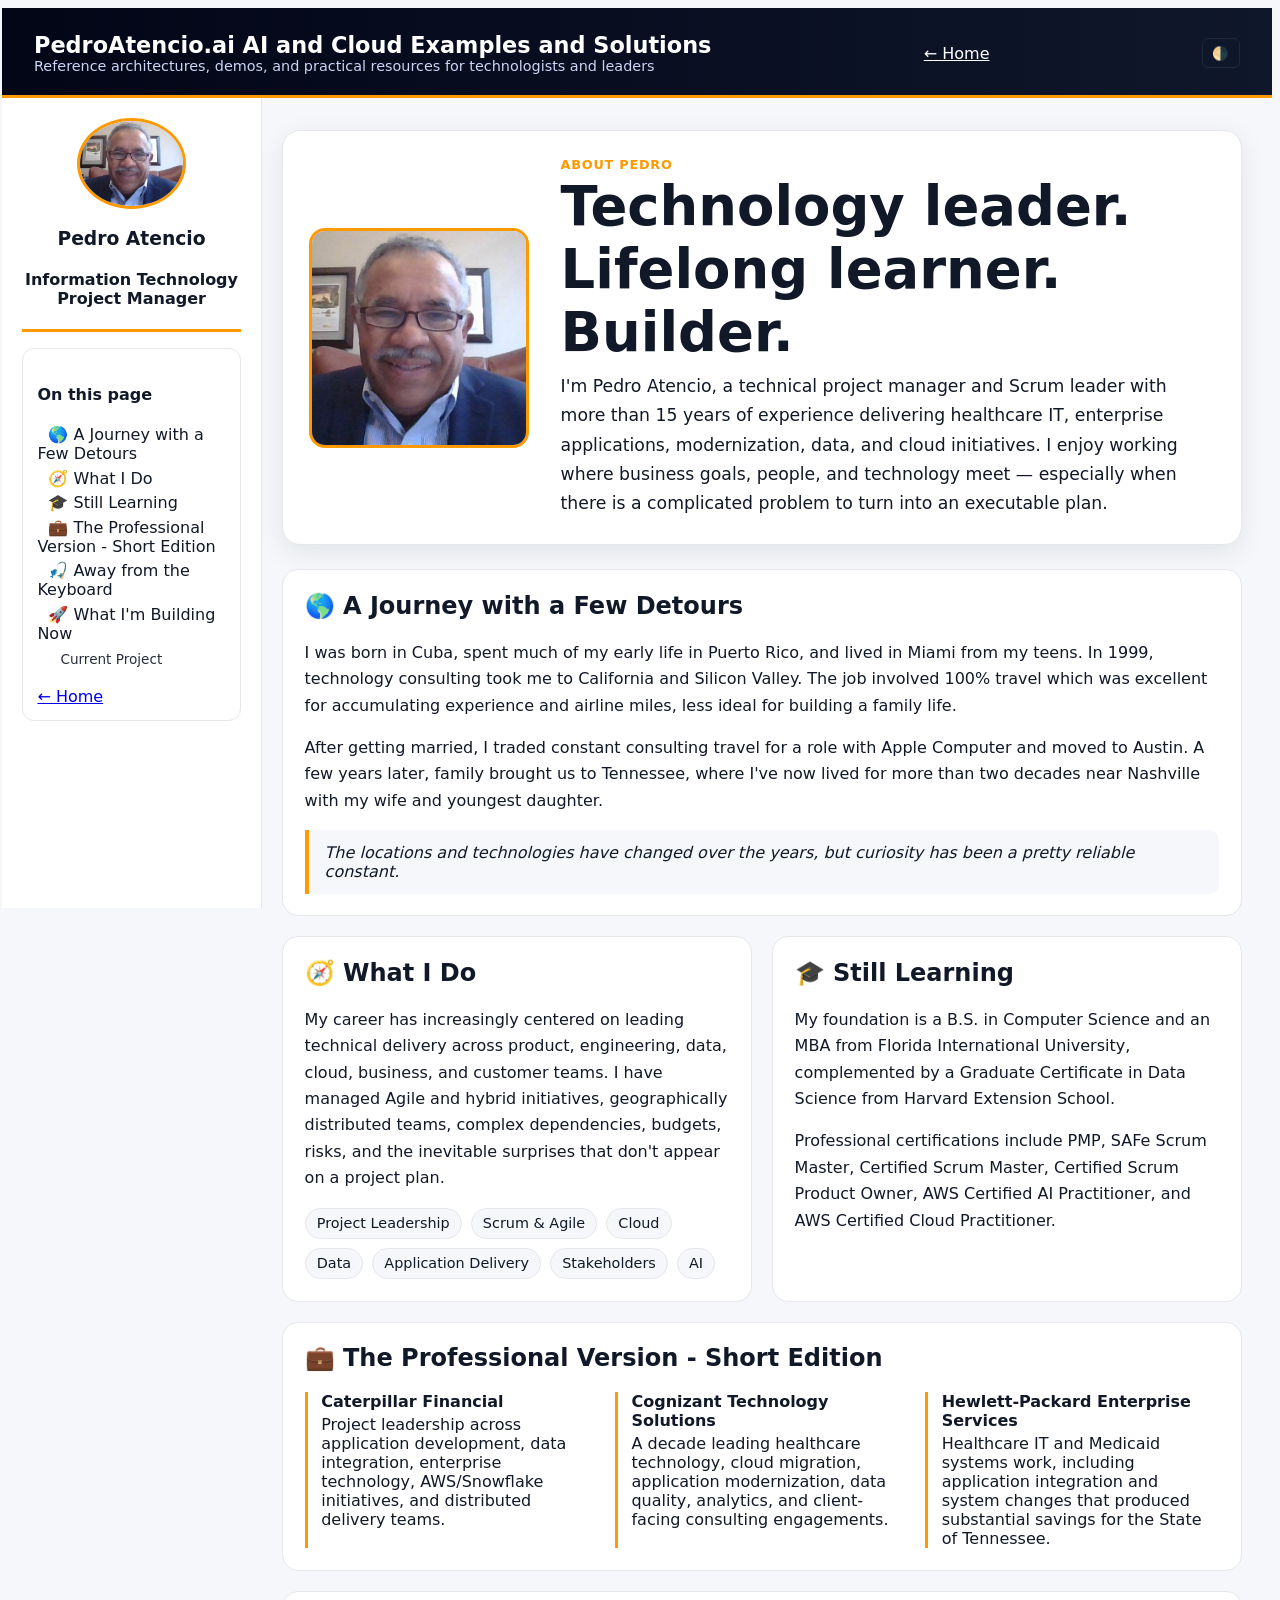
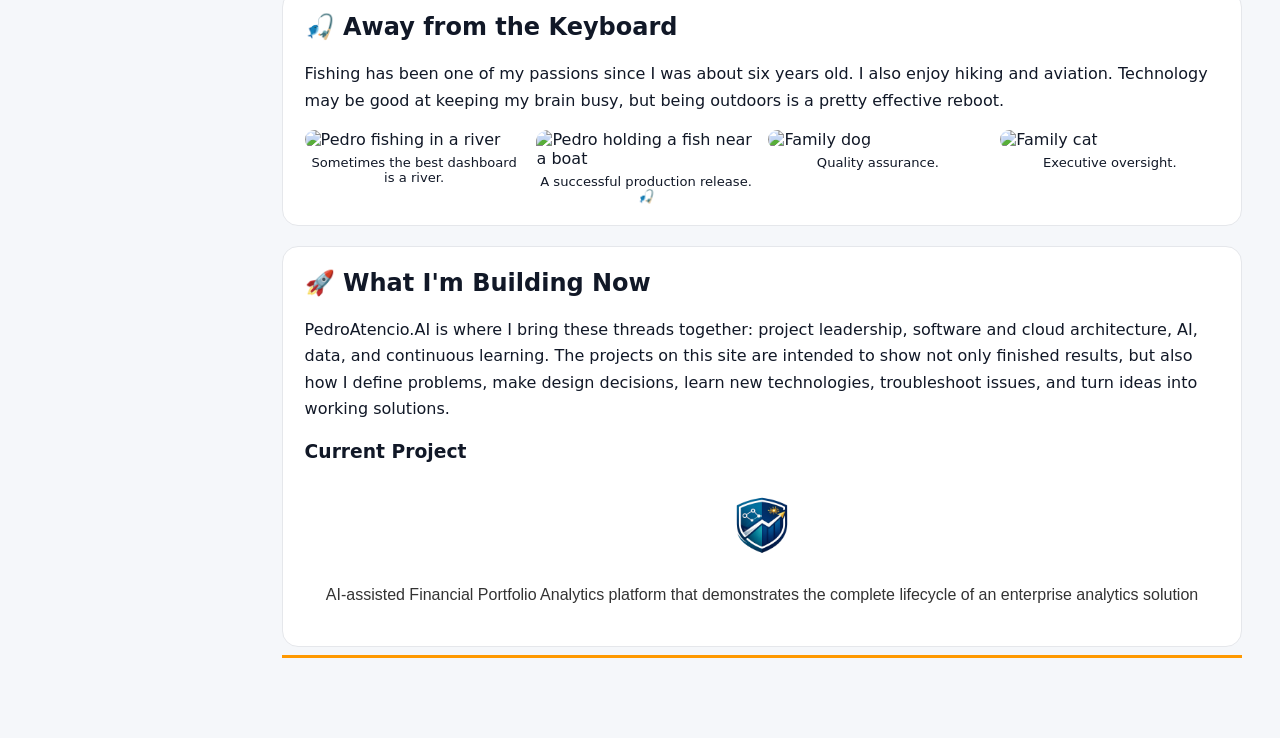
==== bio/bio.html @ a4c12444 "Initial PedroAtencio.AI website baseline" ====
<!doctype html>
<html lang="en">
  <head>
    <meta charset="UTF-8" />
    <title>About Pedro | PedroAtencio.AI</title>
    <meta name="viewport" content="width=device-width, initial-scale=1.0" />
    <link rel="stylesheet" href="../css/styles.css" />
    <script>
      const theme = localStorage.getItem("theme");
      if (theme) document.documentElement.setAttribute("data-theme", theme);
    </script>
    <style>
      .bio-page {
        max-width: 1100px;
        margin: 0 auto;
        padding: 2rem 1.25rem 4rem;
      }
      .bio-hero {
        display: grid;
        grid-template-columns: 220px 1fr;
        gap: 2rem;
        align-items: center;
        background: var(--panel-bg);
        border: 1px solid var(--border-color);
        border-radius: 18px;
        padding: 1.6rem;
        box-shadow: 0 8px 28px rgba(15, 23, 42, 0.08);
      }
      .bio-hero img {
        width: 100%;
        aspect-ratio: 1/1;
        object-fit: cover;
        border-radius: 16px;
        border: 3px solid var(--accent);
      }
      .eyebrow {
        font-weight: 700;
        color: var(--accent);
        letter-spacing: 0.06em;
        text-transform: uppercase;
        font-size: 0.8rem;
      }
      .bio-hero h1 {
        font-size: clamp(2rem, 5vw, 3.4rem);
        margin: 0.2rem 0 0.5rem;
      }
      .bio-hero .lead {
        font-size: 1.08rem;
        line-height: 1.7;
        margin: 0;
      }
      .bio-grid {
        display: grid;
        grid-template-columns: repeat(2, minmax(0, 1fr));
        gap: 1.25rem;
        margin-top: 1.5rem;
      }
      .bio-card {
        background: var(--panel-bg);
        border: 1px solid var(--border-color);
        border-radius: 16px;
        padding: 1.35rem;
      }
      .bio-card h2 {
        margin-top: 0;
      }
      .bio-card p,
      .bio-card li {
        line-height: 1.65;
      }
      .journey {
        grid-column: 1/-1;
      }
      .timeline {
        display: grid;
        grid-template-columns: repeat(3, 1fr);
        gap: 1rem;
      }
      .timeline div {
        border-left: 3px solid var(--accent);
        padding-left: 0.85rem;
      }
      .timeline strong {
        display: block;
        margin-bottom: 0.25rem;
      }
      .skill-tags {
        display: flex;
        flex-wrap: wrap;
        gap: 0.55rem;
      }
      .skill-tags span {
        border: 1px solid var(--border-color);
        background: var(--bg-color);
        padding: 0.42rem 0.7rem;
        border-radius: 999px;
        font-size: 0.9rem;
      }
      .photo-strip {
        display: grid;
        grid-template-columns: repeat(4, 1fr);
        gap: 0.8rem;
        margin-top: 1rem;
      }
      .photo-strip figure {
        margin: 0;
      }
      .photo-strip img {
        width: 100%;
        height: 190px;
        object-fit: cover;
        border-radius: 12px;
      }
      .photo-strip figcaption {
        font-size: 0.82rem;
        text-align: center;
        margin-top: 0.35rem;
      }
      .quote {
        border-left: 4px solid var(--accent);
        padding: 0.8rem 1rem;
        background: var(--bg-color);
        border-radius: 0 10px 10px 0;
        font-style: italic;
      }
      .back-link {
        display: inline-block;
        margin: 1.2rem 0;
        color: inherit;
        font-weight: 650;
        text-decoration: none;
      }
      .back-link:hover {
        color: var(--accent);
      }
      @media (max-width: 760px) {
        .bio-hero {
          grid-template-columns: 1fr;
          text-align: center;
        }
        .bio-hero img {
          max-width: 220px;
          margin: auto;
        }
        .bio-grid {
          grid-template-columns: 1fr;
        }
        .journey {
          grid-column: auto;
        }
        .timeline {
          grid-template-columns: 1fr;
        }
        .photo-strip {
          grid-template-columns: repeat(2, 1fr);
        }
        .top-banner {
          padding: 0 1rem;
        }
        .banner-text p {
          display: none;
        }
      }
      @media (max-width: 430px) {
        .photo-strip {
          grid-template-columns: 1fr;
        }
        .photo-strip img {
          height: auto;
        }
      }
    </style>
  </head>
  <body>
    <!-- Top Banner -->
    <header class="top-banner">
      <div class="banner-text">
        <h1>PedroAtencio.ai AI and Cloud Examples and Solutions</h1>
        <p>
          Reference architectures, demos, and practical resources for
          technologists and leaders
        </p>
      </div>
      <a href="../index.html" style="color: white">← Home</a>
      <button id="theme-toggle" title="Toggle theme">🌗</button>
    </header>

    <div class="layout">
      <!-- Left Sidebar -->
      <aside class="sidebar left-sidebar">
        <img
          src="../images/profile.jpg"
          alt="Pedro Atencio photo"
          class="profile-photo"
        />
        <h3 style="text-align: center">Pedro Atencio</h3>
        <h4 style="text-align: center">
          Information Technology<br />Project Manager
        </h4>

        <hr class="styled-line" />

        <nav class="toc">
          <h4>On this page</h4>
          <ul id="toc-left" class="toc-list"></ul>
          <br />
          <a href="../index.html">← Home</a>
        </nav>
      </aside>
      <!-- Main Content -->
      <main class="bio-page">
        <section class="bio-hero">
          <img src="images/pedro-professional.jpg" alt="Pedro Atencio" />
          <div>
            <div class="eyebrow">About Pedro</div>
            <h1>Technology leader. Lifelong learner. Builder.</h1>
            <p class="lead">
              I'm Pedro Atencio, a technical project manager and Scrum leader
              with more than 15 years of experience delivering healthcare IT,
              enterprise applications, modernization, data, and cloud
              initiatives. I enjoy working where business goals, people, and
              technology meet — especially when there is a complicated problem
              to turn into an executable plan.
            </p>
          </div>
        </section>

        <div class="bio-grid">
          <section class="bio-card journey">
            <h2>🌎 A Journey with a Few Detours</h2>
            <p>
              I was born in Cuba, spent much of my early life in Puerto Rico,
              and lived in Miami from my teens. In 1999, technology consulting
              took me to California and Silicon Valley. The job involved 100%
              travel which was excellent for accumulating experience and airline
              miles, less ideal for building a family life.
            </p>
            <p>
              After getting married, I traded constant consulting travel for a
              role with Apple Computer and moved to Austin. A few years later,
              family brought us to Tennessee, where I've now lived for more than
              two decades near Nashville with my wife and youngest daughter.
            </p>
            <div class="quote">
              The locations and technologies have changed over the years, but
              curiosity has been a pretty reliable constant.
            </div>
          </section>

          <section class="bio-card">
            <h2>🧭 What I Do</h2>
            <p>
              My career has increasingly centered on leading technical delivery
              across product, engineering, data, cloud, business, and customer
              teams. I have managed Agile and hybrid initiatives, geographically
              distributed teams, complex dependencies, budgets, risks, and the
              inevitable surprises that don't appear on a project plan.
            </p>
            <div class="skill-tags">
              <span>Project Leadership</span><span>Scrum & Agile</span
              ><span>Cloud</span><span>Data</span
              ><span>Application Delivery</span><span>Stakeholders</span
              ><span>AI</span>
            </div>
          </section>

          <section class="bio-card">
            <h2>🎓 Still Learning</h2>
            <p>
              My foundation is a B.S. in Computer Science and an MBA from
              Florida International University, complemented by a Graduate
              Certificate in Data Science from Harvard Extension School.
            </p>
            <p>
              Professional certifications include PMP, SAFe Scrum Master,
              Certified Scrum Master, Certified Scrum Product Owner, AWS
              Certified AI Practitioner, and AWS Certified Cloud Practitioner.
            </p>
          </section>

          <section class="bio-card journey">
            <h2>💼 The Professional Version - Short Edition</h2>
            <div class="timeline">
              <div>
                <strong>Caterpillar Financial</strong>Project leadership across
                application development, data integration, enterprise
                technology, AWS/Snowflake initiatives, and distributed delivery
                teams.
              </div>
              <div>
                <strong>Cognizant Technology Solutions</strong>A decade leading
                healthcare technology, cloud migration, application
                modernization, data quality, analytics, and client-facing
                consulting engagements.
              </div>
              <div>
                <strong>Hewlett-Packard Enterprise Services</strong>Healthcare
                IT and Medicaid systems work, including application integration
                and system changes that produced substantial savings for the
                State of Tennessee.
              </div>
            </div>
          </section>

          <section class="bio-card journey">
            <h2>🎣 Away from the Keyboard</h2>
            <p>
              Fishing has been one of my passions since I was about six years
              old. I also enjoy hiking and aviation. Technology may be good at
              keeping my brain busy, but being outdoors is a pretty effective
              reboot.
            </p>
            <div class="photo-strip">
              <figure>
                <img
                  src="bio/pedro-fishing-river.jpg"
                  alt="Pedro fishing in a river"
                />
                <figcaption>
                  Sometimes the best dashboard is a river.
                </figcaption>
              </figure>
              <figure>
                <img
                  src="bio/pedro-fishing-boat.jpg"
                  alt="Pedro holding a fish near a boat"
                />
                <figcaption>A successful production release. 🎣</figcaption>
              </figure>
              <figure>
                <img src="bio/pedro-dog.jpg" alt="Family dog" />
                <figcaption>Quality assurance.</figcaption>
              </figure>
              <figure>
                <img src="bio/pedro-cat.jpg" alt="Family cat" />
                <figcaption>Executive oversight.</figcaption>
              </figure>
            </div>
          </section>

          <section class="bio-card journey">
            <h2>🚀 What I'm Building Now</h2>
            <p>
              PedroAtencio.AI is where I bring these threads together: project
              leadership, software and cloud architecture, AI, data, and
              continuous learning. The projects on this site are intended to
              show not only finished results, but also how I define problems,
              make design decisions, learn new technologies, troubleshoot
              issues, and turn ideas into working solutions.
            </p>
            <h3>Current Project</h3>
            <p>
              <a
                href="../projects/financial-portfolio-copilot/fpc-project.html"
                class="centered-link"
              >
                <img
                  src="../projects/financial-portfolio-copilot/images/fpc-logo.png"
                  alt="Financial Portfolio Copilot"
                  style="max-width: 10%"
                />AI-assisted Financial Portfolio Analytics platform that
                demonstrates the complete lifecycle of an enterprise analytics
                solution
              </a>
            </p>
          </section>
        </div>
        <hr class="styled-line" />
      </main>
      <script>
        const btn = document.getElementById("theme-toggle");
        btn.addEventListener("click", () => {
          const current = document.documentElement.getAttribute("data-theme");
          const next = current === "dark" ? "light" : "dark";
          document.documentElement.setAttribute("data-theme", next);
          localStorage.setItem("theme", next);
        });
      </script>
    </div>

    <script src="../js/main.js"></script>
  </body>
</html>
---- css/styles.css ----
/* =======================
   Theme Variables
======================= */

:root {
  --bg-color: #f5f7fa;
  --text-color: #111827;
  --panel-bg: #ffffff;
  --border-color: #e5e7eb;
  --accent: #ff9900;
  --content-color: #f8f8f8; /* Standard light AWS background */
}

[data-theme="dark"] {
  --bg-color: #020617;
  --text-color: #e5e7eb;
  --panel-bg: #0f172a;
  --border-color: #1f2937;
}

/* =======================
   Base
======================= */

* {
  box-sizing: border-box;
}

body {
  /* margin: 0;*/
  font-family: system-ui, sans-serif;
  background: var(--bg-color);
  color: var(--text-color);
  overflow-x: hidden; /* prevents horizontal scroll on narrow screens */
  margin-left: 2px;
}

/* Specific style only for the page with the class "project-background" */
div.project-background {
  /*background:  var(--bg-color); */
  /* background-image: url("images/my-special-background.jpg"); */ /* Or a background image */
  /*  background-repeat: no-repeat;*/
  /* background-size: cover; */ /* Ensures the image covers the entire background */
  /* x-width: 1200px; */
  position: relative;
  margin-left: 5px;
  margin-right: 30px;
  width: 99%; /* Content takes up 100% of the width */
}

section.project-section-background {
  background: var(--bg-color);
}

/* =======================
   Top Banner (Hero)
======================= */

.top-banner {
  height: 90px; /* this makes it sticky, causes some problems with table of contents. CSS for TOC below fixes that */
  padding: 0 2rem;
  display: flex;
  align-items: center;
  justify-content: space-between;
  background: linear-gradient(90deg, #020617, #0f172a);
  color: #ffffff;
  position: sticky;
  top: 0;
  z-index: 1000;
}

.top-banner::after {
  content: "";
  position: absolute;
  bottom: 0;
  left: 0;
  width: 100%;
  height: 3px;
  background: var(--accent);
}

.banner-text h1 {
  margin: 0;
  font-size: 1.4rem;
}

.banner-text p {
  margin: 0;
  font-size: 0.9rem;
  color: #cbd5f5;
}

#theme-toggle {
  border: 1px solid #1f2937;
  background: none;
  color: #ffffff;
  border-radius: 6px;
  cursor: pointer;
  padding: 0.4rem 0.6rem;
}

/* =======================
   Layout
======================= */

.layout {
  display: grid;
  grid-template-columns: 260px 1fr 10px; /* change the right px count to 300 to enable right side bar */
  grid-template-areas: "left main right";
  min-height: calc(100vh - 90px);
}

.left-sidebar {
  grid-area: left;
}
.content {
  grid-area: main;
}
.right-sidebar {
  grid-area: right;
}

/* =======================
   Sidebars
======================= */

.sidebar {
  background: var(--panel-bg);
  padding: 1.25rem;
  border-right: 1px solid var(--border-color);
  position: sticky;
  top: 90px;
  height: calc(100vh - 90px);
  overflow-y: auto;
}

.right-sidebar {
  border-left: 1px solid var(--border-color);
  border-right: none;
  padding: 0; /* chatbot handles its own internal padding */
}

.profile-photo {
  width: 120px;
  border-radius: 50%;
  border: 3px solid var(--accent);
  margin-bottom: 0.75rem;
  max-width: 100%;
  height: auto;
  display: block;
  margin-left: auto;
  margin-right: auto;
  width: 50%; /* Optional: set a specific width, e.g., 50% or 200px */
}

/* Profile links */
.profile-links {
  display: flex;
  justify-content: center;
  margin: 0.9rem 0 1rem;
}

.bio-link {
  display: inline-flex;
  align-items: center;
  gap: 0.35rem;
  padding: 0.55rem 0.9rem;
  border: 1px solid var(--accent);
  border-radius: 999px;
  color: var(--text-color);
  text-decoration: none;
  font-weight: 700;
  line-height: 1;
  transition:
    transform 0.15s ease,
    background-color 0.15s ease,
    color 0.15s ease;
}

.bio-link:hover,
.bio-link:focus-visible {
  background: var(--accent);
  color: #111;
  transform: translateY(-1px);
  outline: none;
}

hr.styled-line {
  border: none; /* Removes default border */
  height: 3px;
  background-color: var(--accent);
}

hr.dotted-line {
  border: none; /* Removes the default solid line */
  border-top: 2px dotted; /* Creates a dotted top border */
  color: var(--accent); /* Fallback for older browsers */
  height: 2px; /* Ensures a thin line */
}

.education_logo {
  width: 50px;
  border-radius: 50%;
  margin-bottom: 0.75rem;
  max-width: 100%;
  height: auto;
  display: block;
  margin-left: auto;
  margin-right: auto;
  width: 25%; /* Optional: set a specific width, e.g., 50% or 200px */
}

.education-logo:hover {
  color: var(--accent);
}

.education-logo img {
  width: 100%;
  border-radius: 12px;
  margin-bottom: 0.75rem;
  display: block;
  margin-left: auto;
  margin-right: auto;
  width: 50%; /* Optional: set a specific width, e.g., 50% or 200px */
}

.center-text {
  text-align: center;
  /* border: 1px solid black; */
}

.center-table {
  margin-left: auto;
  margin-right: auto;
}

.equal-width-table {
  table-layout: fixed;
  text-align: center;
}

.center-image {
  display: block;
  margin-left: auto;
  margin-right: auto;
  /* width: 50%; */ /* Optional: set a specific width, e.g., 50% or 200px */
}

.profile-name {
  font-weight: 600;
  margin: 0;
}

.profile-role {
  font-size: 0.85rem;
  color: #9ca3af;
  margin-top: 0.25rem;
}

/*
.certifications img {
  width: 64px;
  margin: 0.25rem;
  border-radius: 6px;
  border: 1px solid var(--border-color);
  max-width: 100%;
  height: auto;
}

*/

.certifications img {
  display: block;
  margin-left: auto;
  margin-right: auto;
}

/*
.certifications:hover {
  color: var(--accent);
}
  */

/* =======================
   Main Content
======================= */

.content {
  padding: 2rem;
}

.content h1 {
  margin: 0;
}

.content h2 {
  margin: 0;
}

.content h3 {
  margin: 0;
}

.content h4 {
  margin: 0;
}

.content h3 {
  margin: 0;
}

.projects-grid {
  display: grid;
  grid-template-columns: repeat(auto-fill, minmax(300px, 1fr));
  gap: 2rem;
}

.project-tile {
  text-decoration: none;
  color: inherit;
  background: var(--panel-bg);
  border: 1px solid var(--border-color);
  border-radius: 16px;
  padding: 1.25rem;
  box-shadow: 0 12px 30px rgba(0, 0, 0, 0.25);
  transition:
    transform 0.2s ease,
    box-shadow 0.2s ease;
}

.project-tile:hover {
  transform: translateY(-6px);
  box-shadow: 0 20px 40px rgba(0, 0, 0, 0.35);
}

.project-tile:hover h3 {
  color: var(--accent);
}

.project-tile img {
  border-radius: 12px;
  margin-bottom: 0.75rem;
  display: block;
  height: auto;
}
/* 
.project-tile img {
  width: 100%;
  border-radius: 12px;
  margin-bottom: 0.75rem;
  display: block;
  height: auto;
}

*/

/* Tags */
.tags {
  margin-bottom: 0.5rem;
}

.tag {
  display: inline-block;
  background: rgba(255, 153, 0, 0.15);
  color: var(--accent);
  padding: 0.25rem 0.6rem;
  border-radius: 999px;
  font-size: 0.7rem;
  margin-right: 0.3rem;
}

/* =======================
   Chatbot Placeholder (legacy)
======================= */

.chatbot-placeholder {
  border: 1px dashed var(--border-color);
  padding: 1rem;
  border-radius: 12px;
  font-size: 0.85rem;
}

/* =========================
   Chatbot Panel
========================= */

.chatbot-container {
  display: flex;
  flex-direction: column;
  height: 100%;
  background: linear-gradient(180deg, var(--panel-bg), rgba(2, 6, 23, 0.95));
  border-left: 1px solid var(--border-color);
}

/* Header */
.chatbot-header {
  display: flex;
  justify-content: space-between;
  align-items: center;
  padding: 0.75rem 1rem;
  font-weight: 600;
  background: #020617;
  border-bottom: 1px solid var(--border-color);
}

.chatbot-status {
  font-size: 0.75rem;
  color: #22c55e; /* green */
}

/* Messages */
.chatbot-messages {
  flex: 1;
  padding: 1rem;
  overflow-y: auto;
  display: flex;
  flex-direction: column;
  gap: 0.75rem;
}

.chatbot-message {
  max-width: 85%;
  padding: 0.6rem 0.8rem;
  border-radius: 10px;
  font-size: 0.9rem;
  line-height: 1.4;
  word-wrap: break-word;
  overflow-wrap: anywhere;
}

.chatbot-message.bot {
  background: rgba(255, 255, 255, 0.06);
  border-left: 3px solid var(--accent);
}

.chatbot-message.user {
  align-self: flex-end;
  background: rgba(255, 153, 0, 0.15);
  color: #ffffff;
}

/* Input */
.chatbot-input {
  display: flex;
  padding: 0.75rem;
  border-top: 1px solid var(--border-color);
  background: #020617;
}

.chatbot-input input {
  flex: 1;
  background: transparent;
  border: 1px solid var(--border-color);
  color: var(--text-color);
  padding: 0.5rem 0.6rem;
  border-radius: 6px;
  font-size: 0.9rem;
  min-width: 0; /* prevents overflow in flex containers */
}

.chatbot-input input:focus {
  outline: none;
  border-color: var(--accent);
}

.chatbot-input button {
  margin-left: 0.5rem;
  background: var(--accent);
  border: none;
  color: #020617;
  padding: 0 0.75rem;
  border-radius: 6px;
  font-size: 1rem;
  cursor: pointer;
}

.chatbot-input button:hover {
  opacity: 0.9;
}

/* =======================
   Responsive
======================= */

/* to do: is this code needed?  There are comments left out from ChatGPT  */
/* Tablet: hide chatbot to keep layout clean (optional).
   If you prefer stacking chatbot on tablets too, tell me and I’ll adjust. */
@media (max-width: 1100px) {
  .layout {
    grid-template-columns: 220px 1fr;
    grid-template-areas: "left main";
  }
  .right-sidebar {
    display: none;
  }
}

/* Mobile: stack Left Sidebar -> Main -> Chatbot */
@media (max-width: 768px) {
  .layout {
    grid-template-columns: 1fr;
    grid-template-areas:
      "left"
      "main"
      "right";
  }

  /* Make sidebars behave like normal blocks on mobile */
  .sidebar {
    position: relative;
    top: auto;
    height: auto;
    overflow: visible;
    border-right: none;
  }

  /* Show left sidebar */
  .left-sidebar {
    display: block;
    border-bottom: 1px solid var(--border-color);
  }

  /* Show chatbot stacked under projects */
  .right-sidebar {
    display: block;
    border-left: none;
    border-top: 1px solid var(--border-color);
    padding: 0;
  }

  /* Tighter mobile spacing */
  .content {
    padding: 1.25rem;
  }

  .projects-grid {
    grid-template-columns: 1fr;
    gap: 1.25rem;
  }

  /* Center left-sidebar content nicely */
  .profile-photo {
    display: block;
    margin: 0 auto 0.75rem;
  }

  .profile-name,
  .profile-role {
    text-align: center;
  }

  .certifications {
    display: flex;
    justify-content: center; /* Centers content horizontally */
    align-items: center; /* Centers content vertically */
    height: 100%; /* Ensure the container has a defined height */
  }
}

/*  new code as of 1/24 to add chatbox heather style */

/* ===============================
   Chatbot Panel – Right Sidebar
   =============================== */

.chatbot-panel {
  display: flex;
  flex-direction: column;
  height: 100%;
  background: linear-gradient(180deg, #0b1220, #060a14);
  border-left: 1px solid rgba(255, 255, 255, 0.08);
}

/* Header */
.chatbot-header {
  display: flex;
  justify-content: space-between;
  align-items: center;
  padding: 12px 14px;
  background: linear-gradient(180deg, #111827, #0b1220);
  border-bottom: 1px solid rgba(255, 255, 255, 0.1);
}

.chatbot-title {
  display: flex;
  align-items: center;
  gap: 10px;
}

.chatbot-badge {
  font-size: 1.2rem;
}

.chatbot-header h2 {
  margin: 0;
  font-size: 0.95rem;
  font-weight: 600;
  color: #f9fafb; /* <-- fixes black-on-black */
}

.chatbot-subtitle {
  margin: 0;
  font-size: 0.7rem;
  color: #9ca3af;
}

/* Header actions */
.chatbot-header-actions {
  display: flex;
  align-items: center;
}

.chatbot-icon-btn {
  background: transparent;
  border: none;
  color: #9ca3af;
  font-size: 1rem;
  cursor: pointer;
}

.chatbot-icon-btn:hover {
  color: #f9fafb;
}

/* 1/24/2026 second set of code to correct the default chatbox color to match what is active on the page */

/* ===============================
   Chatbot Panel – Theme-aware
   =============================== */

/* Default (Light theme) values */
:root {
  --chat-panel-bg: #ffffff;
  --chat-panel-border: rgba(0, 0, 0, 0.1);

  --chat-header-bg: #f3f4f6;
  --chat-header-border: rgba(0, 0, 0, 0.1);

  --chat-title: #111827;
  --chat-subtitle: #6b7280;

  --chat-icon: #6b7280;
  --chat-icon-hover: #111827;
}

/* Dark theme values (matches your existing toggle that sets data-theme) */
html[data-theme="dark"] {
  --chat-panel-bg: linear-gradient(180deg, #0b1220, #060a14);
  --chat-panel-border: rgba(255, 255, 255, 0.1);

  --chat-header-bg: linear-gradient(180deg, #111827, #0b1220);
  --chat-header-border: rgba(255, 255, 255, 0.12);

  --chat-title: #f9fafb;
  --chat-subtitle: #9ca3af;

  --chat-icon: #9ca3af;
  --chat-icon-hover: #f9fafb;
}

/* Apply variables */
.chatbot-panel {
  display: flex;
  flex-direction: column;
  height: 100%;
  background: var(--chat-panel-bg);
  border-left: 1px solid var(--chat-panel-border);
}

.chatbot-header {
  display: flex;
  justify-content: space-between;
  align-items: center;
  padding: 12px 14px;
  background: var(--chat-header-bg);
  border-bottom: 1px solid var(--chat-header-border);
}

.chatbot-title {
  display: flex;
  align-items: center;
  gap: 10px;
}

.chatbot-badge {
  font-size: 1.2rem;
}

.chatbot-header h2 {
  margin: 0;
  font-size: 0.95rem;
  font-weight: 600;
  color: var(--chat-title);
}

.chatbot-subtitle {
  margin: 0;
  font-size: 0.7rem;
  color: var(--chat-subtitle);
}

.chatbot-icon-btn {
  background: transparent;
  border: none;
  color: var(--chat-icon);
  font-size: 1rem;
  cursor: pointer;
}

.chatbot-icon-btn:hover {
  color: var(--chat-icon-hover);
}

/* added to correct the black background in the chat form */

/* ===============================
   Chatbot Input / Footer – Theme-aware
   =============================== */

/* Variables */
:root {
  --chat-input-bg: #ffffff;
  --chat-input-border: #d1d5db;
  --chat-input-text: #111827;
  --chat-input-placeholder: #9ca3af;

  --chat-send-bg: #ff9900;
  --chat-send-bg-hover: #1d4ed8;
  --chat-send-text: #ffffff;

  --chat-hint-text: #6b7280;
  --chat-footer-border: rgba(0, 0, 0, 0.08);
}

html[data-theme="dark"] {
  --chat-input-bg: #0b1220;
  --chat-input-border: rgba(255, 255, 255, 0.15);
  --chat-input-text: #f9fafb;
  --chat-input-placeholder: #9ca3af;

  --chat-send-bg: #3b82f6;
  --chat-send-bg-hover: #2563eb;

  --chat-hint-text: #9ca3af;
  --chat-footer-border: rgba(255, 255, 255, 0.1);
}

/* Footer container */
.chatbot-footer {
  padding: 10px 12px;
  border-top: 1px solid var(--chat-footer-border);
  background: transparent;
}

/* Form */
.chatbot-form {
  display: flex;
  flex-direction: column;
  gap: 6px;
}

/* Text input */
.chatbot-input {
  width: 100%;
  min-height: 44px;
  resize: none;
  padding: 8px 10px;

  background: var(--chat-input-bg);
  color: var(--chat-input-text);

  border: 1px solid var(--chat-input-border);
  border-radius: 6px;

  font-size: 0.85rem;
  line-height: 1.3;
}

.chatbot-input::placeholder {
  color: var(--chat-input-placeholder);
}

.chatbot-input:focus {
  outline: none;
  border-color: #2563eb;
  box-shadow: 0 0 0 1px rgba(37, 99, 235, 0.4);
}

/* Controls row */
.chatbot-controls {
  display: flex;
  justify-content: space-between;
  align-items: center;
}

/* Hint text */
.chatbot-hint {
  font-size: 0.65rem;
  color: var(--chat-hint-text);
}

/* Send button */
.chatbot-send {
  background: var(--chat-send-bg);
  color: var(--chat-send-text);
  border: none;
  padding: 6px 12px;
  font-size: 0.75rem;
  border-radius: 6px;
  cursor: pointer;
}

.chatbot-send:hover {
  background: var(--chat-send-bg-hover);
}

/* =========================
   Table of Contents
========================= */

/* Fix TOC anchor offset for sticky top banner */
.project-background h2,
.project-background h3,
.project-background h4,
.project-section-background h2,
.project-section-background h3,
.project-section-background h4 {
  scroll-margin-top: 110px; /* 90px banner + a little breathing room */
}

.toc {
  margin-top: 1rem;
  padding: 0.9rem;
  border: 1px solid var(--border-color);
  border-radius: 12px;
  background: rgba(255, 255, 255, 0.03);
}

.toc-title {
  font-weight: 700;
  font-size: 0.85rem;
  margin-bottom: 0.6rem;
  letter-spacing: 0.03em;
}

.toc-list {
  list-style: none;
  padding: 0;
  margin: 0;
  display: grid;
  gap: 0.35rem;
}

.toc-list a {
  text-decoration: none;
  color: var(--text-color);
  border-left: 3px solid transparent;
  padding: 0.25rem 0.25rem 0.25rem 0.5rem;
  border-radius: 8px;
  transition: all 0.15s ease;
}

/* Hover accent */
.toc-list a:hover {
  color: var(--accent);
  background: rgba(255, 153, 0, 0.1);
  border-left-color: var(--accent);
}

/* Indent H3 */
.toc-list a[data-level="3"] {
  margin-left: 0.75rem;
  font-size: 0.85rem;
  opacity: 0.9;
}

/* Bottom spacing */
.toc-bottom {
  margin-top: 3rem;
}

nav a:hover {
  color: var(--accent);
  background: rgba(255, 153, 0, 0.1);
  border-left-color: var(--accent);
}

/* Centered link */
.centered-link {
  /* Changes anchor from inline to flex container */
  display: flex;

  /* Stacks the image and text vertically */
  flex-direction: column;

  /* Centers both items horizontally */
  align-items: center;

  /* Adds clean spacing between image and text */
  gap: 10px;

  /* Removes default hyperlink underline */
  text-decoration: none;

  /* Optional text styling */
  color: #333;
  font-family: sans-serif;
}
.centered-link:hover,
.centered-link:focus-visible {
  background: var(--accent);
  color: #111;
  transform: translateY(-1px);
  outline: none;
}
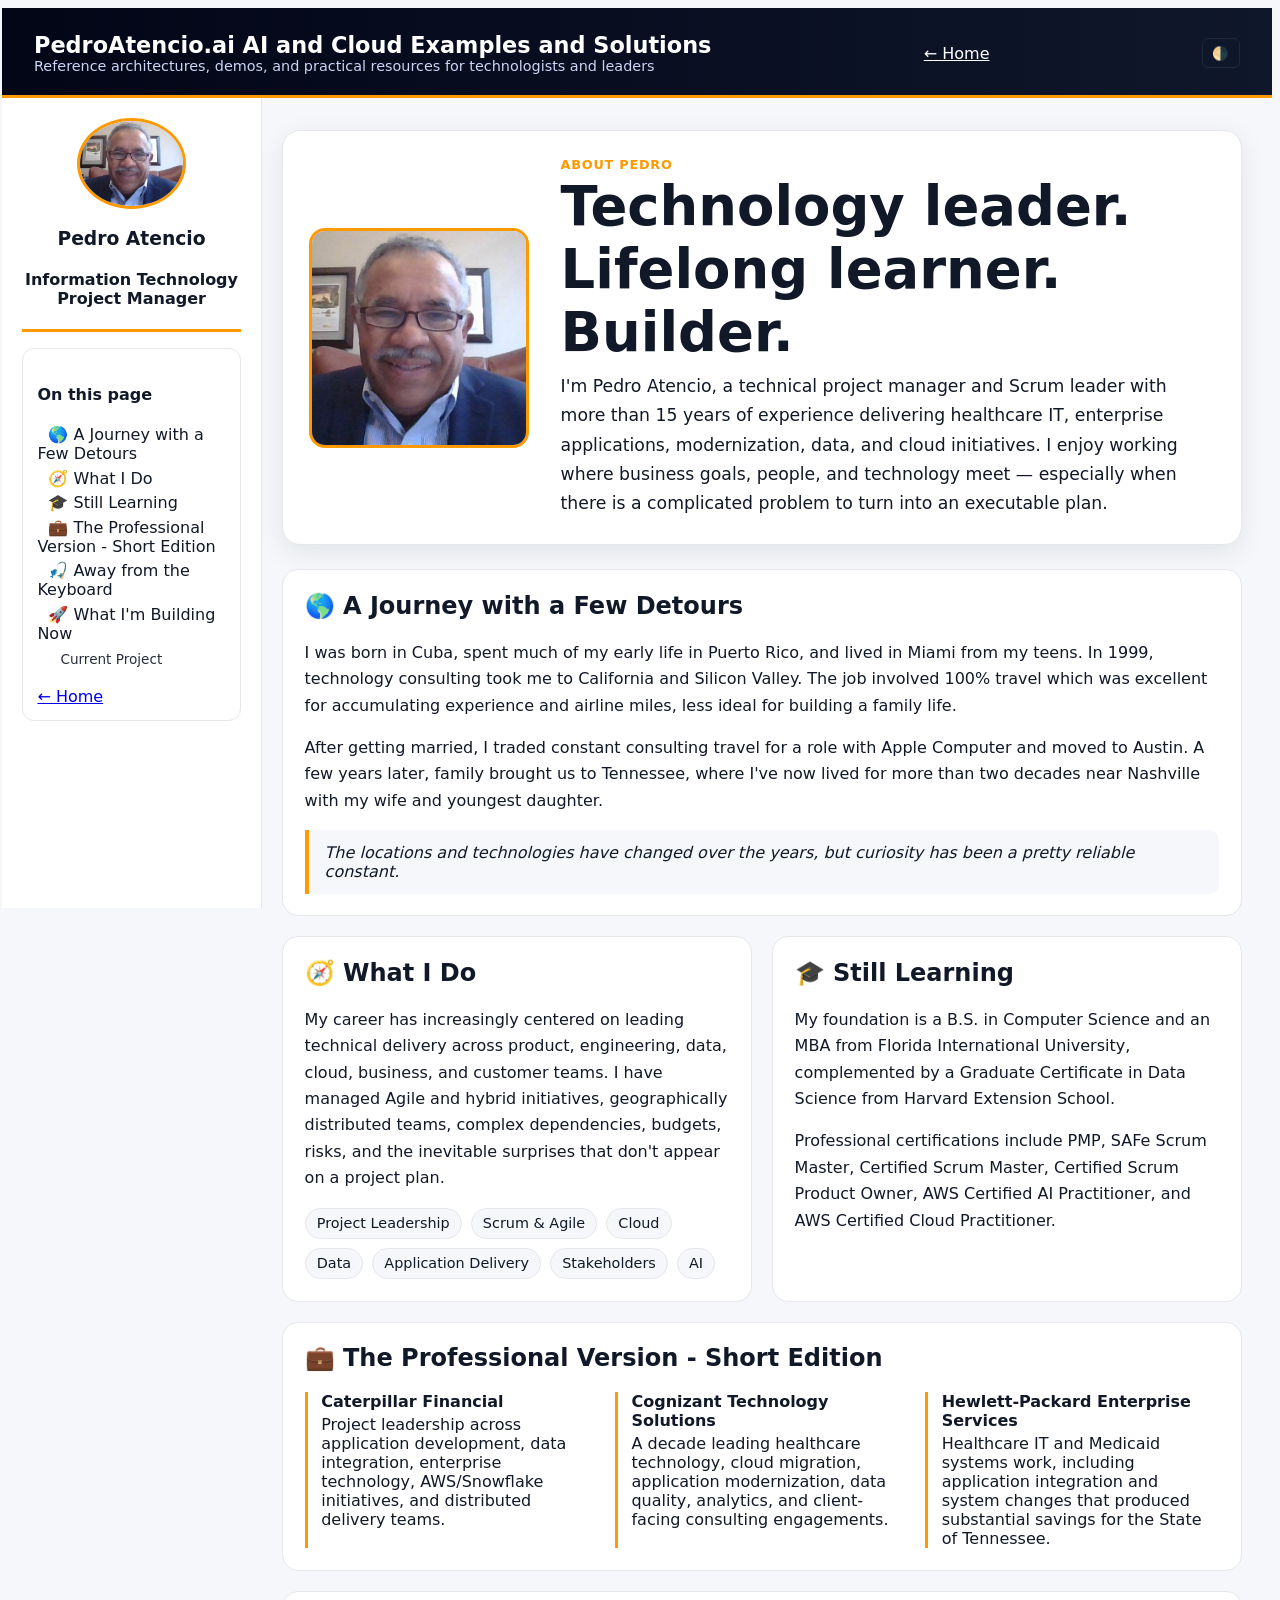
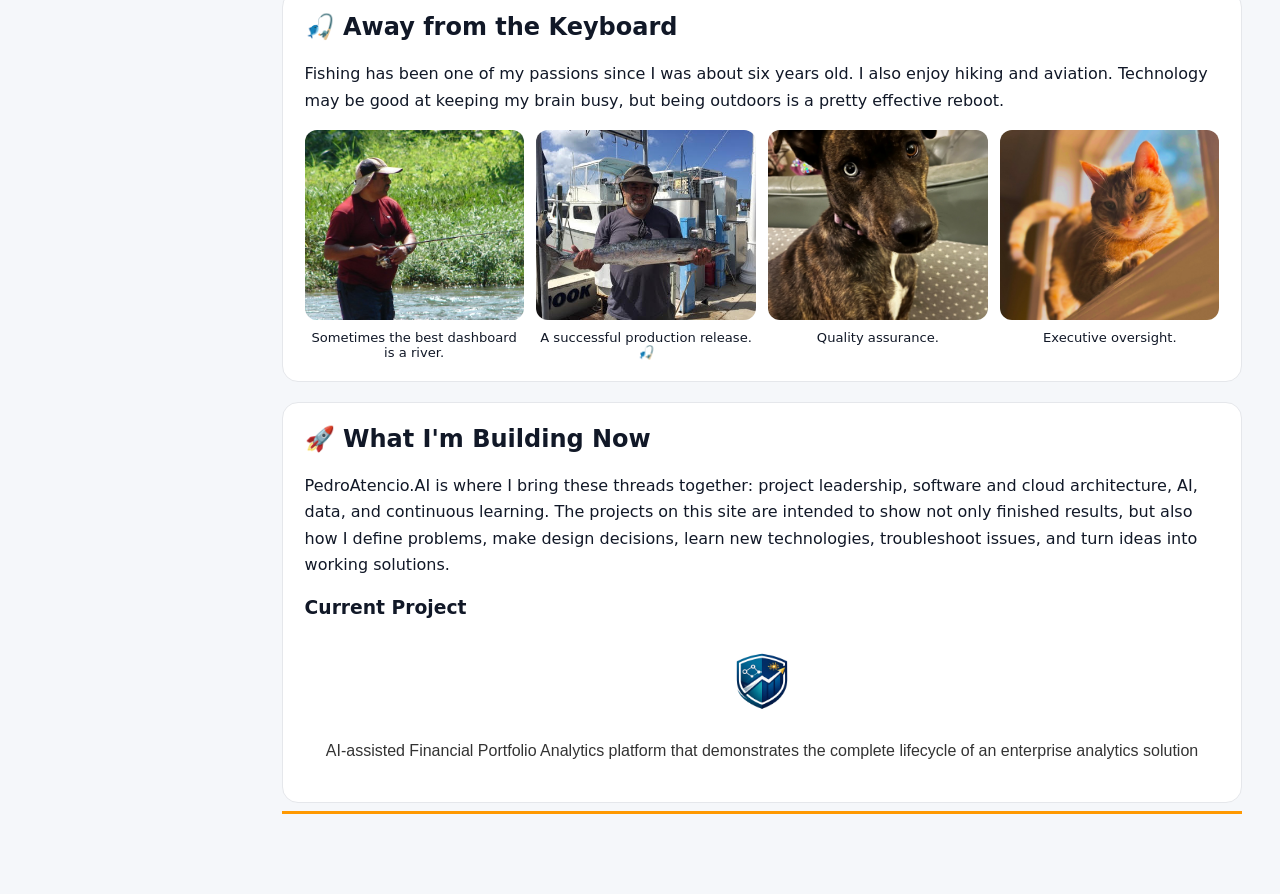
==== commit ce5a7264: "Improve responsive layout for mobile devices" ====
--- a/bio/bio.html
+++ b/bio/bio.html
@@ -313,7 +313,7 @@
             <div class="photo-strip">
               <figure>
                 <img
-                  src="bio/pedro-fishing-river.jpg"
+                  src="images/pedro-fishing-river.jpg"
                   alt="Pedro fishing in a river"
                 />
                 <figcaption>
@@ -322,17 +322,17 @@
               </figure>
               <figure>
                 <img
-                  src="bio/pedro-fishing-boat.jpg"
+                  src="images/pedro-fishing-boat.jpg"
                   alt="Pedro holding a fish near a boat"
                 />
                 <figcaption>A successful production release. 🎣</figcaption>
               </figure>
               <figure>
-                <img src="bio/pedro-dog.jpg" alt="Family dog" />
+                <img src="images/pedro-dog.jpg" alt="Family dog" />
                 <figcaption>Quality assurance.</figcaption>
               </figure>
               <figure>
-                <img src="bio/pedro-cat.jpg" alt="Family cat" />
+                <img src="images/pedro-cat.jpg" alt="Family cat" />
                 <figcaption>Executive oversight.</figcaption>
               </figure>
             </div>
